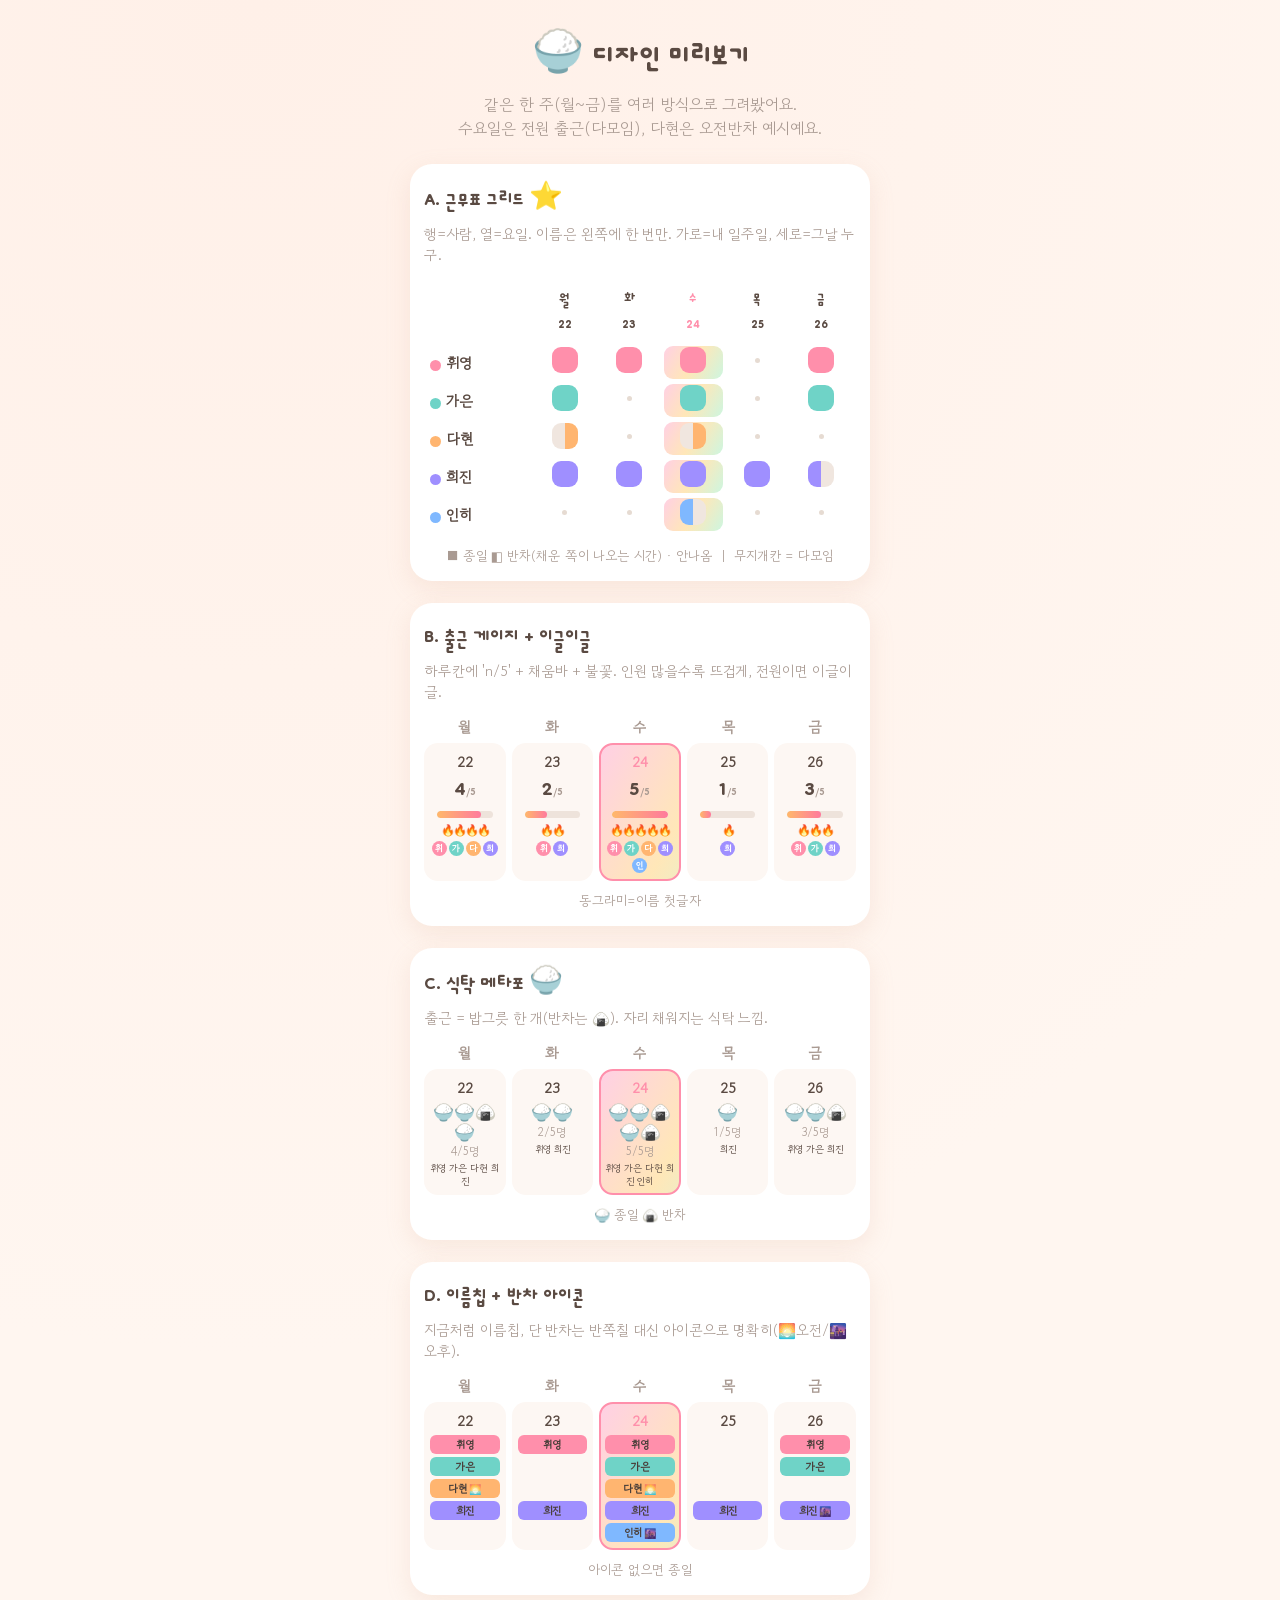
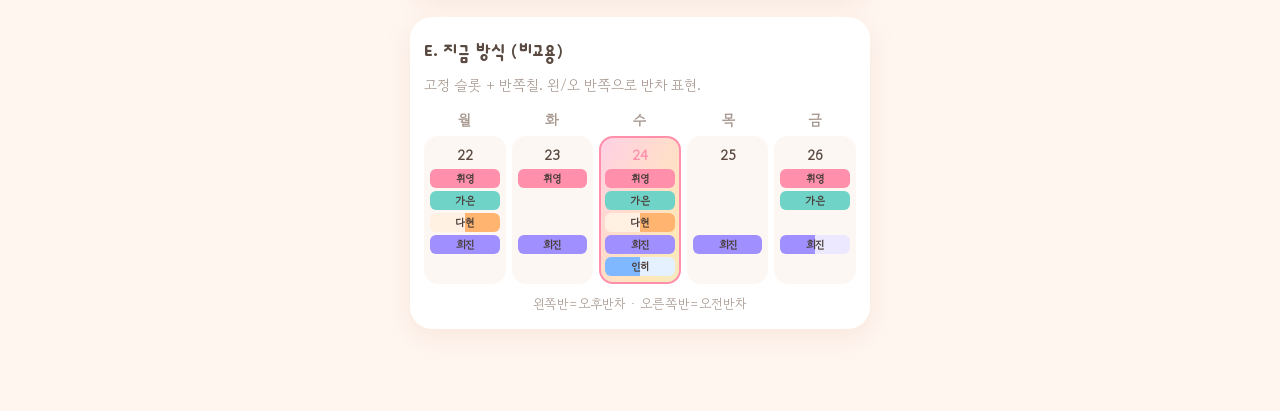
==== design_preview.html @ ed0e12c0 "디자인 미리보기 페이지 추가 (임시, 컨셉 결정 후 삭제) 근무표그리드/게이지/식탁/이름칩+아이콘/현재방식 5종을 같은 샘플 주(월~금)로 렌더링해 비교.  Co-Authored-" ====
<!DOCTYPE html>
<html lang="ko">
<head>
<meta charset="UTF-8" />
<meta name="viewport" content="width=device-width, initial-scale=1.0" />
<title>bobyak 디자인 미리보기 🍚</title>
<link rel="stylesheet"
      href="https://fonts.googleapis.com/css2?family=Jua&family=Gowun+Dodum&family=Dongle:wght@400;700&display=swap"
      media="print" onload="this.media='all'" />
<style>
  :root{
    --ink:#5a4a42; --soft:#a99a92; --line:#f0e3da; --accent:#ff8fab;
    --head:"Dongle",system-ui,sans-serif; --body:"Gowun Dodum",system-ui,sans-serif;
  }
  *{box-sizing:border-box;}
  body{margin:0;font-family:var(--body);color:var(--ink);
    background:radial-gradient(circle at 20% 0%,#fff0e8,#fff6f0 60%);padding:20px 14px 60px;}
  .wrap{max-width:460px;margin:0 auto;}
  h1{font-family:var(--head);font-weight:700;font-size:2.6rem;text-align:center;margin:6px 0 2px;}
  .lead{text-align:center;color:var(--soft);margin:0 0 24px;}
  .concept{background:#fff;border-radius:22px;box-shadow:0 8px 24px rgba(214,165,140,.18);
    padding:16px 14px;margin-bottom:22px;}
  .concept > h2{font-family:var(--head);font-weight:700;font-size:1.7rem;margin:0 0 2px;}
  .concept > .desc{color:var(--soft);font-size:.9rem;margin:0 0 14px;}
  .wdhead{display:grid;grid-template-columns:repeat(5,1fr);gap:6px;margin-bottom:6px;}
  .wdhead span{text-align:center;font-weight:700;color:var(--soft);font-size:.9rem;}
  .legend{margin-top:10px;font-size:.82rem;color:var(--soft);text-align:center;}

  /* ============ A. 근무표 그리드 ============ */
  table.grid{width:100%;border-collapse:separate;border-spacing:5px;}
  table.grid th, table.grid td{text-align:center;}
  table.grid thead th{font-family:var(--head);font-weight:700;font-size:1.15rem;color:var(--ink);padding-bottom:2px;}
  table.grid thead th.today{color:var(--accent);}
  table.grid .who{text-align:left;white-space:nowrap;font-weight:700;font-size:.92rem;padding-right:4px;}
  table.grid .who .dot{display:inline-block;width:11px;height:11px;border-radius:50%;margin-right:5px;vertical-align:middle;}
  .gmark{display:inline-block;width:26px;height:26px;border-radius:9px;background:#f3ece6;}
  .gmark.full{background:var(--c);}
  .gmark.am{background:linear-gradient(90deg,#f0e6df 50%,var(--c) 50%);}
  .gmark.pm{background:linear-gradient(90deg,var(--c) 50%,#f0e6df 50%);}
  .gmark.none{background:transparent;position:relative;}
  .gmark.none::after{content:"";position:absolute;inset:0;margin:auto;width:5px;height:5px;border-radius:50%;background:#e6dbd2;}
  table.grid td.allcol{background:linear-gradient(120deg,#ffd0e4,#ffe7b8,#cdf6e0);border-radius:9px;}

  /* ============ 공통 데이카드 (B/C/D/E) ============ */
  .week{display:grid;grid-template-columns:repeat(5,1fr);gap:6px;}
  .dcard{background:#fdf7f3;border-radius:14px;padding:6px 4px;min-height:96px;
    display:flex;flex-direction:column;align-items:center;border:2px solid transparent;}
  .dcard .dnum{font-size:.9rem;font-weight:700;}
  .dcard.today{border-color:var(--accent);background:#fff;}
  .dcard.today .dnum{color:var(--accent);}
  .dcard.allin{background:linear-gradient(120deg,#ffd0e4,#ffe7b8,#cdf6e0,#c9e7ff,#ffd0e4);
    background-size:320% 320%;animation:flow 3s ease infinite;}
  @keyframes flow{0%{background-position:0 50%}50%{background-position:100% 50%}100%{background-position:0 50%}}

  /* B. 게이지 */
  .b-num{font-family:var(--head);font-weight:700;font-size:1.9rem;line-height:1;margin-top:4px;}
  .b-num small{font-size:1rem;color:var(--soft);}
  .b-bar{width:80%;height:7px;border-radius:5px;background:#eee3db;overflow:hidden;margin:5px 0 3px;}
  .b-fill{height:100%;border-radius:5px;background:linear-gradient(90deg,#ffb86b,#ff7a9d);}
  .b-fire{font-size:.7rem;letter-spacing:-2px;}
  .b-names{margin-top:4px;display:flex;flex-wrap:wrap;gap:2px;justify-content:center;}
  .b-ini{width:15px;height:15px;border-radius:50%;font-size:.55rem;color:#fff;
    display:flex;align-items:center;justify-content:center;font-weight:700;}

  /* C. 식탁 */
  .c-bowls{font-size:1.05rem;line-height:1.15;margin-top:4px;text-align:center;word-break:break-all;}
  .c-cnt{font-size:.72rem;color:var(--soft);margin-top:2px;}
  .c-names{font-size:.6rem;color:var(--ink);margin-top:3px;text-align:center;line-height:1.3;}

  /* D. 이름칩 + 반차 아이콘 */
  .d-tags{display:flex;flex-direction:column;gap:3px;width:100%;margin-top:4px;}
  .d-pill{display:flex;align-items:center;justify-content:center;gap:2px;height:19px;border-radius:6px;
    font-size:.66rem;font-weight:700;color:#4a3f3a;}
  .d-pill .ic{font-size:.62rem;}

  /* E. 현재 방식 (반쪽칠 고정슬롯) */
  .e-tags{display:flex;flex-direction:column;gap:3px;width:100%;margin-top:4px;}
  .e-pill{height:19px;line-height:19px;border-radius:6px;font-size:.66rem;font-weight:700;color:#4a3f3a;text-align:center;}
  .e-pill.full{background:var(--c);}
  .e-pill.am{background:linear-gradient(90deg,color-mix(in srgb,var(--c) 20%,#fff) 50%,var(--c) 50%);}
  .e-pill.pm{background:linear-gradient(90deg,var(--c) 50%,color-mix(in srgb,var(--c) 20%,#fff) 50%);}
  .e-pill.empty{background:transparent;}
</style>
</head>
<body>
<div class="wrap">
  <h1>🍚 디자인 미리보기</h1>
  <p class="lead">같은 한 주(월~금)를 여러 방식으로 그려봤어요.<br/>수요일은 전원 출근(다모임), 다현은 오전반차 예시예요.</p>
  <div id="root"></div>
</div>

<script>
const members = [
  { name:"휘영", color:"#FF8FAB" },
  { name:"가은", color:"#6FD3C7" },
  { name:"다현", color:"#FFB570" },
  { name:"희진", color:"#9F8FFF" },
  { name:"인히", color:"#7FB8FF" },
];
// status: full(종일) | am(오전반차,오후나옴) | pm(오후반차,오전나옴) | 없음
const week = [
  { dow:"월", d:22, today:false, st:{ "휘영":"full","가은":"full","다현":"am","희진":"full" } },
  { dow:"화", d:23, today:false, st:{ "휘영":"full","희진":"full" } },
  { dow:"수", d:24, today:true,  st:{ "휘영":"full","가은":"full","다현":"am","희진":"full","인히":"pm" } },
  { dow:"목", d:25, today:false, st:{ "희진":"full" } },
  { dow:"금", d:26, today:false, st:{ "휘영":"full","가은":"full","희진":"pm" } },
];
const get = (day,name)=> day.st[name] || null;
const present = (day)=> members.filter(m=>get(day,m.name));
const allIn = (day)=> present(day).length === members.length;
const root = document.getElementById("root");

function concept(title, desc, innerHTML, legend){
  return `<section class="concept"><h2>${title}</h2><div class="desc">${desc}</div>${innerHTML}${legend?`<div class="legend">${legend}</div>`:""}</section>`;
}
function wdhead(){ return `<div class="wdhead">${week.map(w=>`<span class="${w.today?'today':''}">${w.dow}</span>`).join("")}</div>`; }

/* ===== A. 근무표 그리드 ===== */
function gridConcept(){
  let head = `<tr><th></th>${week.map(w=>`<th class="${w.today?'today':''}">${w.dow}<br>${w.d}</th>`).join("")}</tr>`;
  let rows = members.map(m=>{
    const cells = week.map(w=>{
      const s = get(w,m.name);
      const cls = s ? s : "none";
      const col = allIn(w) ? "allcol" : "";
      return `<td class="${col}"><span class="gmark ${cls}" style="--c:${m.color}"></span></td>`;
    }).join("");
    return `<tr><td class="who"><span class="dot" style="background:${m.color}"></span>${m.name}</td>${cells}</tr>`;
  }).join("");
  const inner = `<table class="grid"><thead>${head}</thead><tbody>${rows}</tbody></table>`;
  return concept("A. 근무표 그리드 ⭐", "행=사람, 열=요일. 이름은 왼쪽에 한 번만. 가로=내 일주일, 세로=그날 누구.",
    inner, "■ 종일  ◧ 반차(채운 쪽이 나오는 시간)  · 안나옴 &nbsp;|&nbsp; 무지개칸 = 다모임");
}

/* ===== B. 게이지 + 이글이글 ===== */
function gaugeConcept(){
  const cards = week.map(w=>{
    const ps = present(w); const n = ps.length;
    const fires = "🔥".repeat(n);
    const inis = ps.map(m=>`<span class="b-ini" style="background:${m.color}">${m.name[0]}</span>`).join("");
    return `<div class="dcard ${w.today?'today':''} ${allIn(w)?'allin':''}">
      <span class="dnum">${w.d}</span>
      <span class="b-num">${n}<small>/${members.length}</small></span>
      <div class="b-bar"><div class="b-fill" style="width:${n/members.length*100}%"></div></div>
      <div class="b-fire">${fires||"·"}</div>
      <div class="b-names">${inis}</div>
    </div>`;
  }).join("");
  return concept("B. 출근 게이지 + 이글이글", "하루칸에 'n/5' + 채움바 + 불꽃. 인원 많을수록 뜨겁게, 전원이면 이글이글.",
    wdhead()+`<div class="week">${cards}</div>`, "동그라미=이름 첫글자");
}

/* ===== C. 식탁 메타포 ===== */
function tableConcept(){
  const cards = week.map(w=>{
    const ps = present(w);
    const bowls = ps.map(m=> get(w,m.name)==="full" ? "🍚" : "🍙").join("");
    const names = ps.map(m=>m.name).join(" ");
    return `<div class="dcard ${w.today?'today':''} ${allIn(w)?'allin':''}">
      <span class="dnum">${w.d}</span>
      <div class="c-bowls">${bowls||"·"}</div>
      <div class="c-cnt">${ps.length}/${members.length}명</div>
      <div class="c-names">${names}</div>
    </div>`;
  }).join("");
  return concept("C. 식탁 메타포 🍚", "출근 = 밥그릇 한 개(반차는 🍙). 자리 채워지는 식탁 느낌.",
    wdhead()+`<div class="week">${cards}</div>`, "🍚 종일  🍙 반차");
}

/* ===== D. 이름칩 + 반차 아이콘 ===== */
function pillIconConcept(){
  const ICON = { am:"🌅", pm:"🌆" };
  const cards = week.map(w=>{
    const rows = members.map(m=>{
      const s = get(w,m.name);
      if(!s) return `<div class="d-pill" style="background:transparent">&nbsp;</div>`;
      return `<div class="d-pill" style="background:${m.color}">${m.name}${ICON[s]?`<span class="ic">${ICON[s]}</span>`:""}</div>`;
    }).join("");
    return `<div class="dcard ${w.today?'today':''} ${allIn(w)?'allin':''}">
      <span class="dnum">${w.d}</span><div class="d-tags">${rows}</div></div>`;
  }).join("");
  return concept("D. 이름칩 + 반차 아이콘", "지금처럼 이름칩, 단 반차는 반쪽칠 대신 아이콘으로 명확히(🌅오전/🌆오후).",
    wdhead()+`<div class="week">${cards}</div>`, "아이콘 없으면 종일");
}

/* ===== E. 현재 방식 (비교용) ===== */
function currentConcept(){
  const cards = week.map(w=>{
    const rows = members.map(m=>{
      const s = get(w,m.name);
      return s ? `<div class="e-pill ${s}" style="--c:${m.color}">${m.name}</div>`
               : `<div class="e-pill empty"></div>`;
    }).join("");
    return `<div class="dcard ${w.today?'today':''} ${allIn(w)?'allin':''}">
      <span class="dnum">${w.d}</span><div class="e-tags">${rows}</div></div>`;
  }).join("");
  return concept("E. 지금 방식 (비교용)", "고정 슬롯 + 반쪽칠. 왼/오 반쪽으로 반차 표현.",
    wdhead()+`<div class="week">${cards}</div>`, "왼쪽반=오후반차 · 오른쪽반=오전반차");
}

root.innerHTML = gridConcept() + gaugeConcept() + tableConcept() + pillIconConcept() + currentConcept();
</script>
</body>
</html>
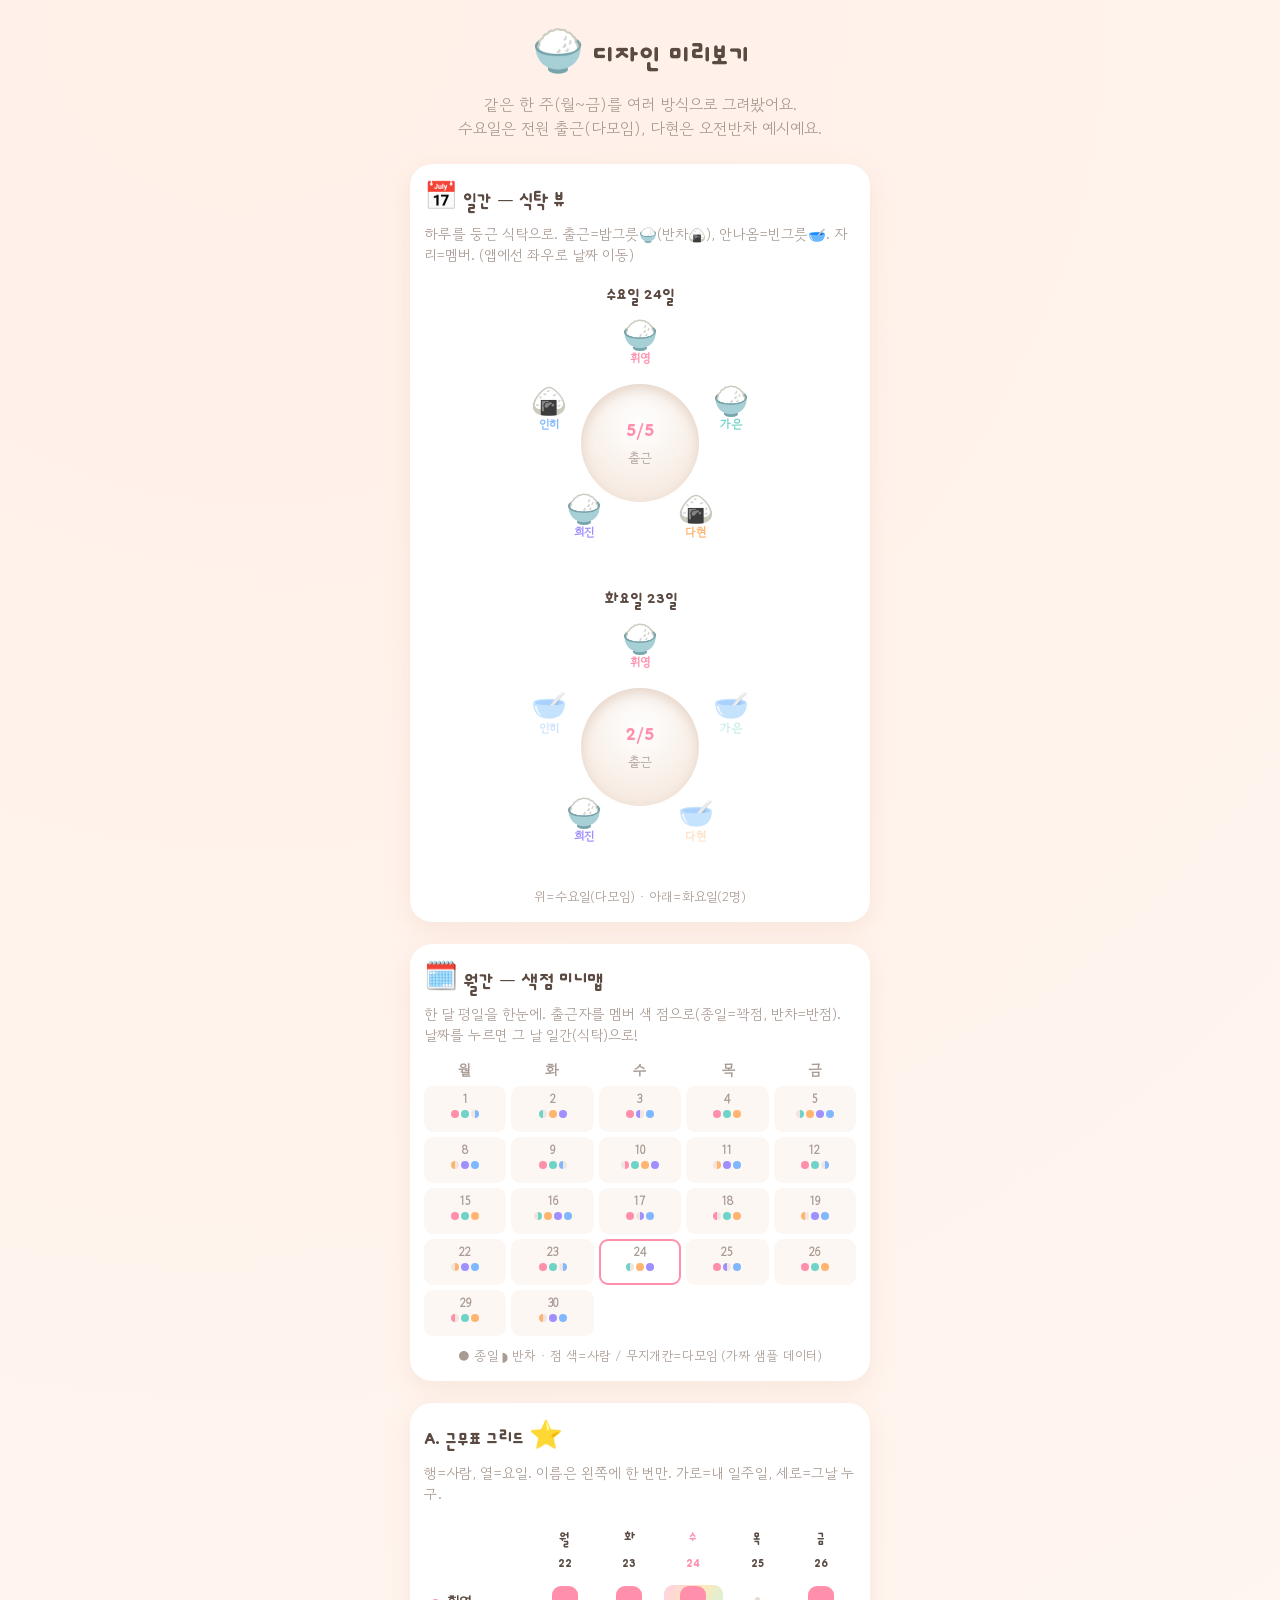
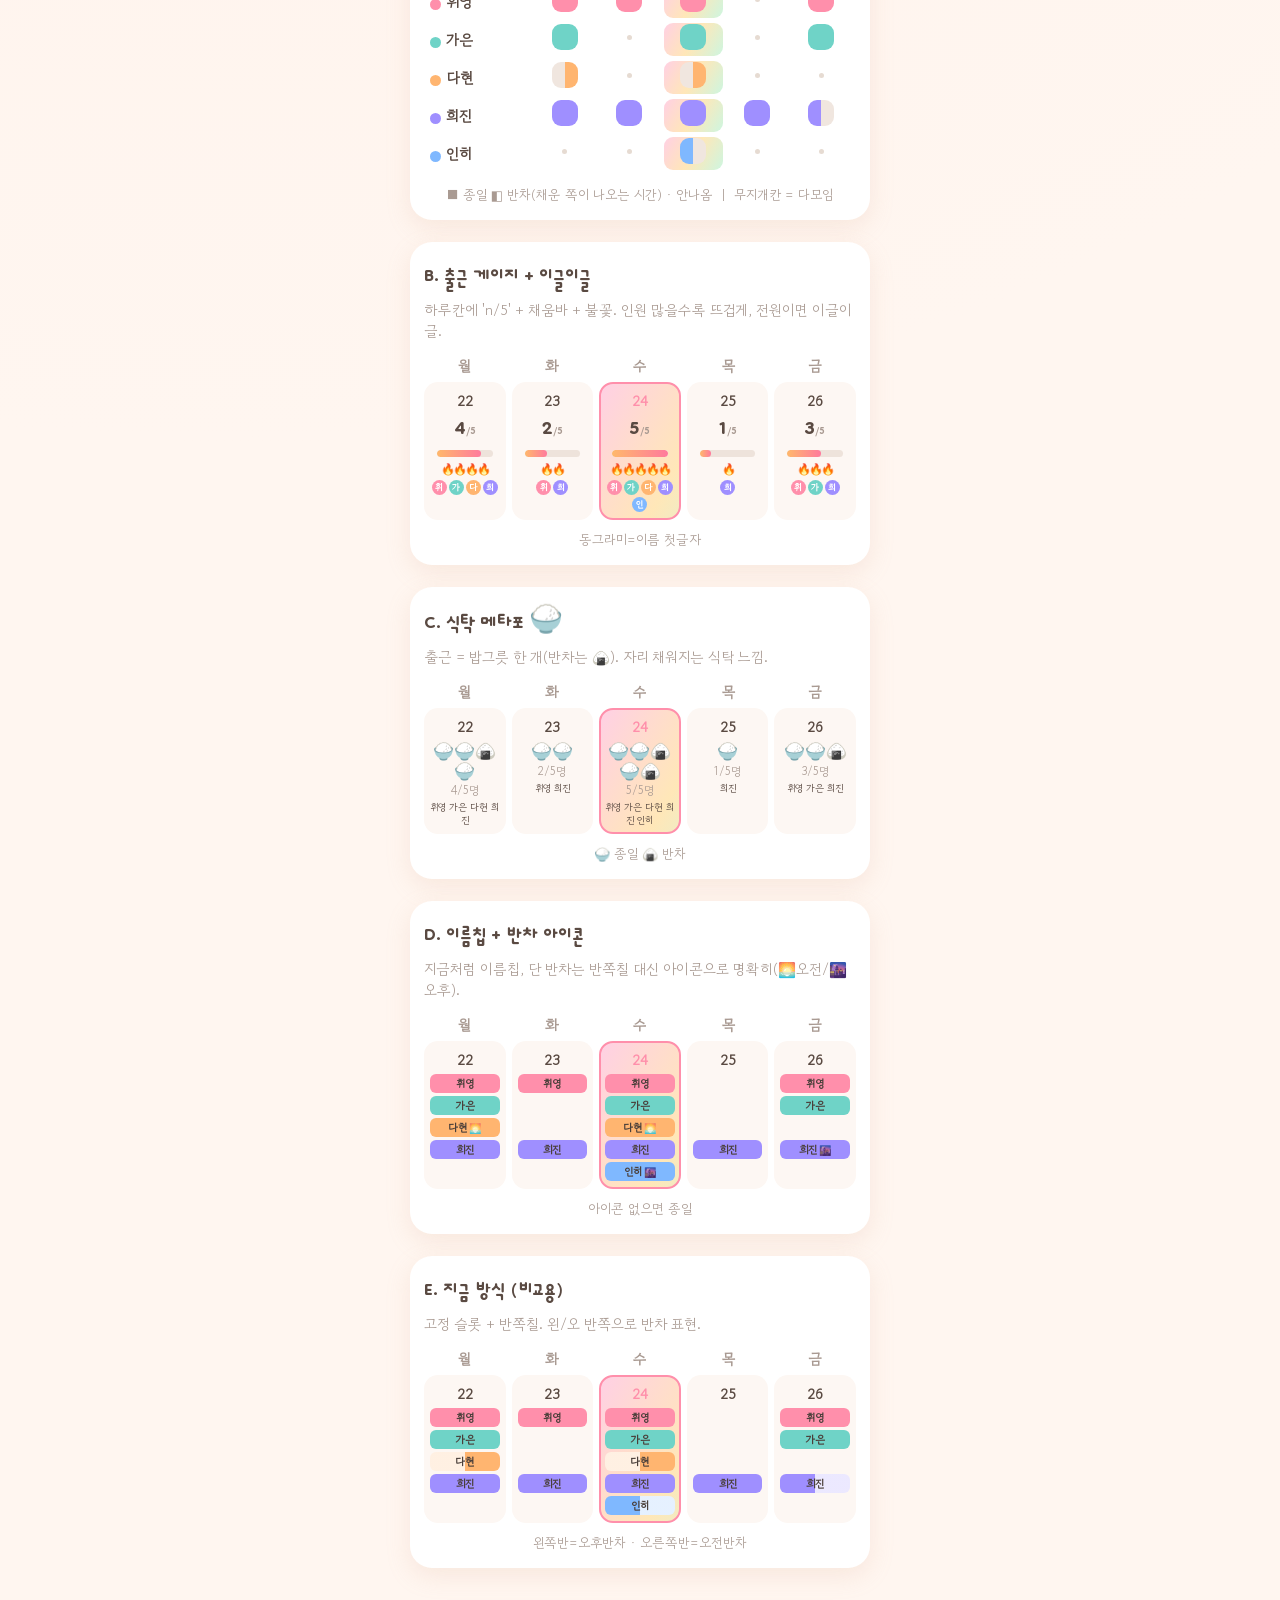
==== commit 8ce26136: "미리보기에 일간(식탁)·월간(색점 미니맵) 추가 Co-Authored-By: Claude Opus 4.8 <noreply@anthropic.com>" ====
--- a/design_preview.html
+++ b/design_preview.html
@@ -80,6 +80,30 @@
   .e-pill.am{background:linear-gradient(90deg,color-mix(in srgb,var(--c) 20%,#fff) 50%,var(--c) 50%);}
   .e-pill.pm{background:linear-gradient(90deg,var(--c) 50%,color-mix(in srgb,var(--c) 20%,#fff) 50%);}
   .e-pill.empty{background:transparent;}
+
+  /* ============ 일간 식탁 ============ */
+  .day-view{display:flex;flex-direction:column;gap:10px;align-items:center;}
+  .tbl-label{font-family:var(--head);font-weight:700;font-size:1.5rem;text-align:center;}
+  .table-wrap{position:relative;width:260px;height:260px;margin:0 auto;}
+  .table-center{position:absolute;left:50%;top:50%;width:118px;height:118px;margin:-59px;border-radius:50%;
+    background:radial-gradient(circle at 50% 35%,#fff,#f3e3d6);box-shadow:inset 0 5px 12px rgba(180,140,110,.28);
+    display:flex;flex-direction:column;align-items:center;justify-content:center;}
+  .table-center .tc-num{font-family:var(--head);font-weight:700;font-size:1.8rem;color:var(--accent);line-height:1;}
+  .table-center .tc-cnt{font-size:.8rem;color:var(--soft);}
+  .seat{position:absolute;left:50%;top:50%;width:60px;margin-left:-30px;margin-top:-30px;text-align:center;}
+  .seat .bowl{font-size:1.8rem;line-height:1.1;}
+  .seat .snm{font-size:.74rem;font-weight:700;}
+  .seat.absent{opacity:.38;}
+
+  /* ============ 월간 미니맵 ============ */
+  .mini-month{display:grid;grid-template-columns:repeat(5,1fr);gap:5px;}
+  .mini-day{min-height:46px;border-radius:9px;background:#fdf7f3;padding:3px 2px;
+    display:flex;flex-direction:column;align-items:center;border:2px solid transparent;}
+  .mini-day.today{border-color:var(--accent);background:#fff;}
+  .mini-day .mnum{font-size:.72rem;font-weight:700;color:var(--soft);}
+  .mini-dots{display:flex;flex-wrap:wrap;gap:2px;justify-content:center;margin-top:3px;}
+  .mini-dots .md{width:8px;height:8px;border-radius:50%;}
+  .mini-day.allin{background:linear-gradient(120deg,#ffd0e4,#ffe7b8,#cdf6e0,#c9e7ff,#ffd0e4);background-size:320% 320%;animation:flow 3s ease infinite;}
 </style>
 </head>
 <body>
@@ -109,6 +133,11 @@
 const present = (day)=> members.filter(m=>get(day,m.name));
 const allIn = (day)=> present(day).length === members.length;
 const root = document.getElementById("root");
+// 월간 샘플 상태(보여주기용 가짜 데이터)
+function monthStatus(dayNum, mi){
+  const r = (dayNum*7 + mi*13) % 11;
+  if(r<4) return null; if(r===4) return "am"; if(r===5) return "pm"; return "full";
+}
 
 function concept(title, desc, innerHTML, legend){
   return `<section class="concept"><h2>${title}</h2><div class="desc">${desc}</div>${innerHTML}${legend?`<div class="legend">${legend}</div>`:""}</section>`;
@@ -198,7 +227,66 @@
     wdhead()+`<div class="week">${cards}</div>`, "왼쪽반=오후반차 · 오른쪽반=오전반차");
 }
 
-root.innerHTML = gridConcept() + gaugeConcept() + tableConcept() + pillIconConcept() + currentConcept();
+/* ===== 일간 식탁 ===== */
+function seatsHTML(day){
+  const n = members.length, R = 96;
+  return members.map((m,i)=>{
+    const ang = (i/n)*2*Math.PI - Math.PI/2;
+    const x = Math.cos(ang)*R, y = Math.sin(ang)*R;
+    const s = get(day,m.name);
+    const bowl = !s ? "🥣" : (s==="full" ? "🍚" : "🍙");
+    return `<div class="seat ${s?'':'absent'}" style="transform:translate(${x}px,${y}px)">
+      <div class="bowl">${bowl}</div><div class="snm" style="color:${m.color}">${m.name}</div></div>`;
+  }).join("");
+}
+function dailyConcept(){
+  const days = [week[2], week[1]]; // 수(다모임), 화(2명)
+  const views = days.map(w=>`
+    <div>
+      <div class="tbl-label">${w.dow}요일 ${w.d}일</div>
+      <div class="table-wrap">
+        <div class="table-center"><div class="tc-num">${present(w).length}/${members.length}</div><div class="tc-cnt">출근</div></div>
+        ${seatsHTML(w)}
+      </div>
+    </div>`).join("");
+  return concept("📅 일간 — 식탁 뷰", "하루를 둥근 식탁으로. 출근=밥그릇🍚(반차🍙), 안나옴=빈그릇🥣. 자리=멤버. (앱에선 좌우로 날짜 이동)",
+    `<div class="day-view">${views}</div>`, "위=수요일(다모임) · 아래=화요일(2명)");
+}
+
+/* ===== 월간 미니맵 ===== */
+function monthlyConcept(){
+  const Y=2026, M=5; // 6월
+  const lastDay = new Date(Y,M+1,0).getDate();
+  const firstDow = (new Date(Y,M,1).getDay()+6)%7; // 0=월..6=일
+  let cells = [];
+  for(let i=0;i<Math.min(firstDow,5);i++) cells.push(null);
+  for(let d=1; d<=lastDay; d++){
+    const dow=(new Date(Y,M,d).getDay()+6)%7;
+    if(dow>4) continue; // 토일 제외
+    cells.push(d);
+  }
+  const html = cells.map(d=>{
+    if(d===null) return `<div class="mini-day" style="background:transparent;border:none"></div>`;
+    let cnt=0;
+    const dots = members.map((m,mi)=>{
+      const s = monthStatus(d,mi);
+      if(!s) return "";
+      cnt++;
+      const bg = s==="full" ? m.color
+        : s==="am" ? `linear-gradient(90deg,#f0e6df 50%,${m.color} 50%)`
+        : `linear-gradient(90deg,${m.color} 50%,#f0e6df 50%)`;
+      return `<span class="md" style="background:${bg}"></span>`;
+    }).join("");
+    const allin = cnt===members.length;
+    return `<div class="mini-day ${allin?'allin':''} ${d===24?'today':''}"><span class="mnum">${d}</span><div class="mini-dots">${dots}</div></div>`;
+  }).join("");
+  return concept("🗓️ 월간 — 색점 미니맵", "한 달 평일을 한눈에. 출근자를 멤버 색 점으로(종일=꽉점, 반차=반점). 날짜를 누르면 그 날 일간(식탁)으로!",
+    `<div class="wdhead">${"월화수목금".split("").map(x=>`<span>${x}</span>`).join("")}</div><div class="mini-month">${html}</div>`,
+    "● 종일 ◗ 반차 · 점 색=사람 / 무지개칸=다모임 (가짜 샘플 데이터)");
+}
+
+root.innerHTML = dailyConcept() + monthlyConcept()
+  + gridConcept() + gaugeConcept() + tableConcept() + pillIconConcept() + currentConcept();
 </script>
 </body>
 </html>
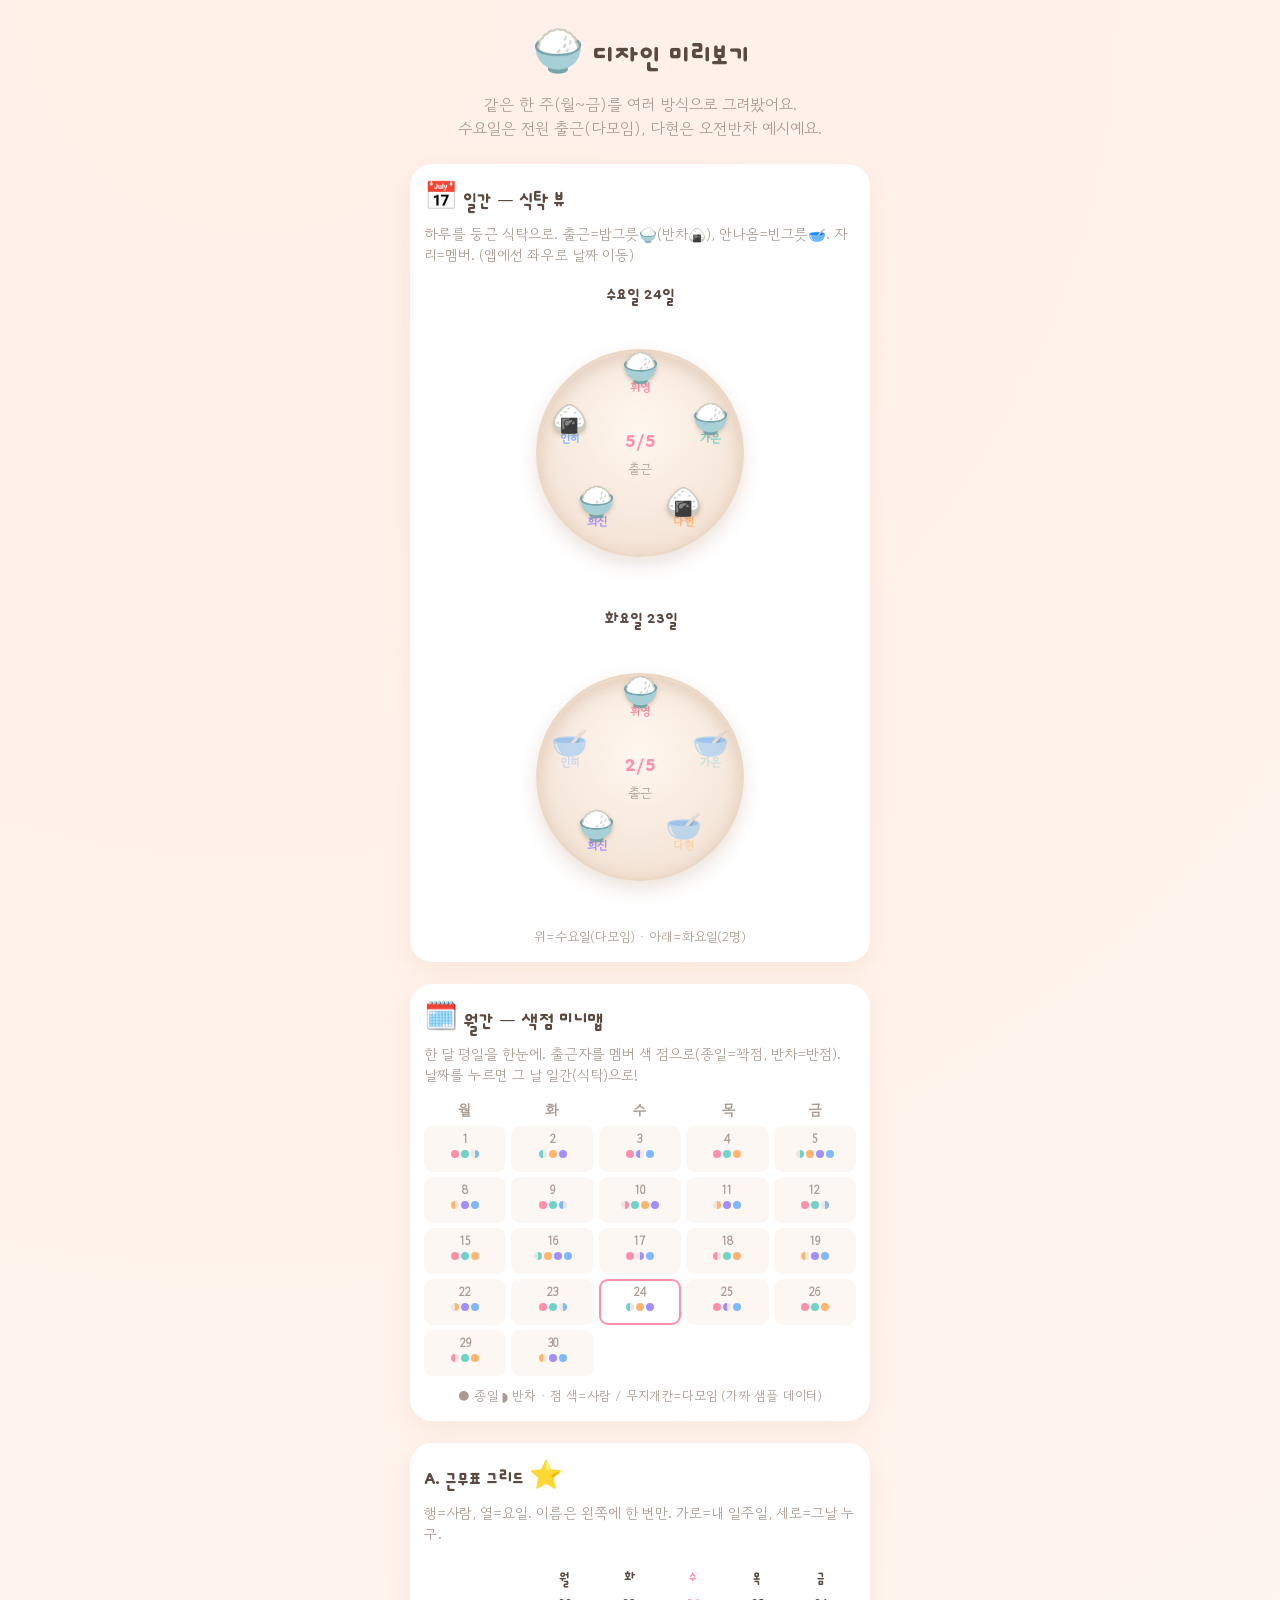
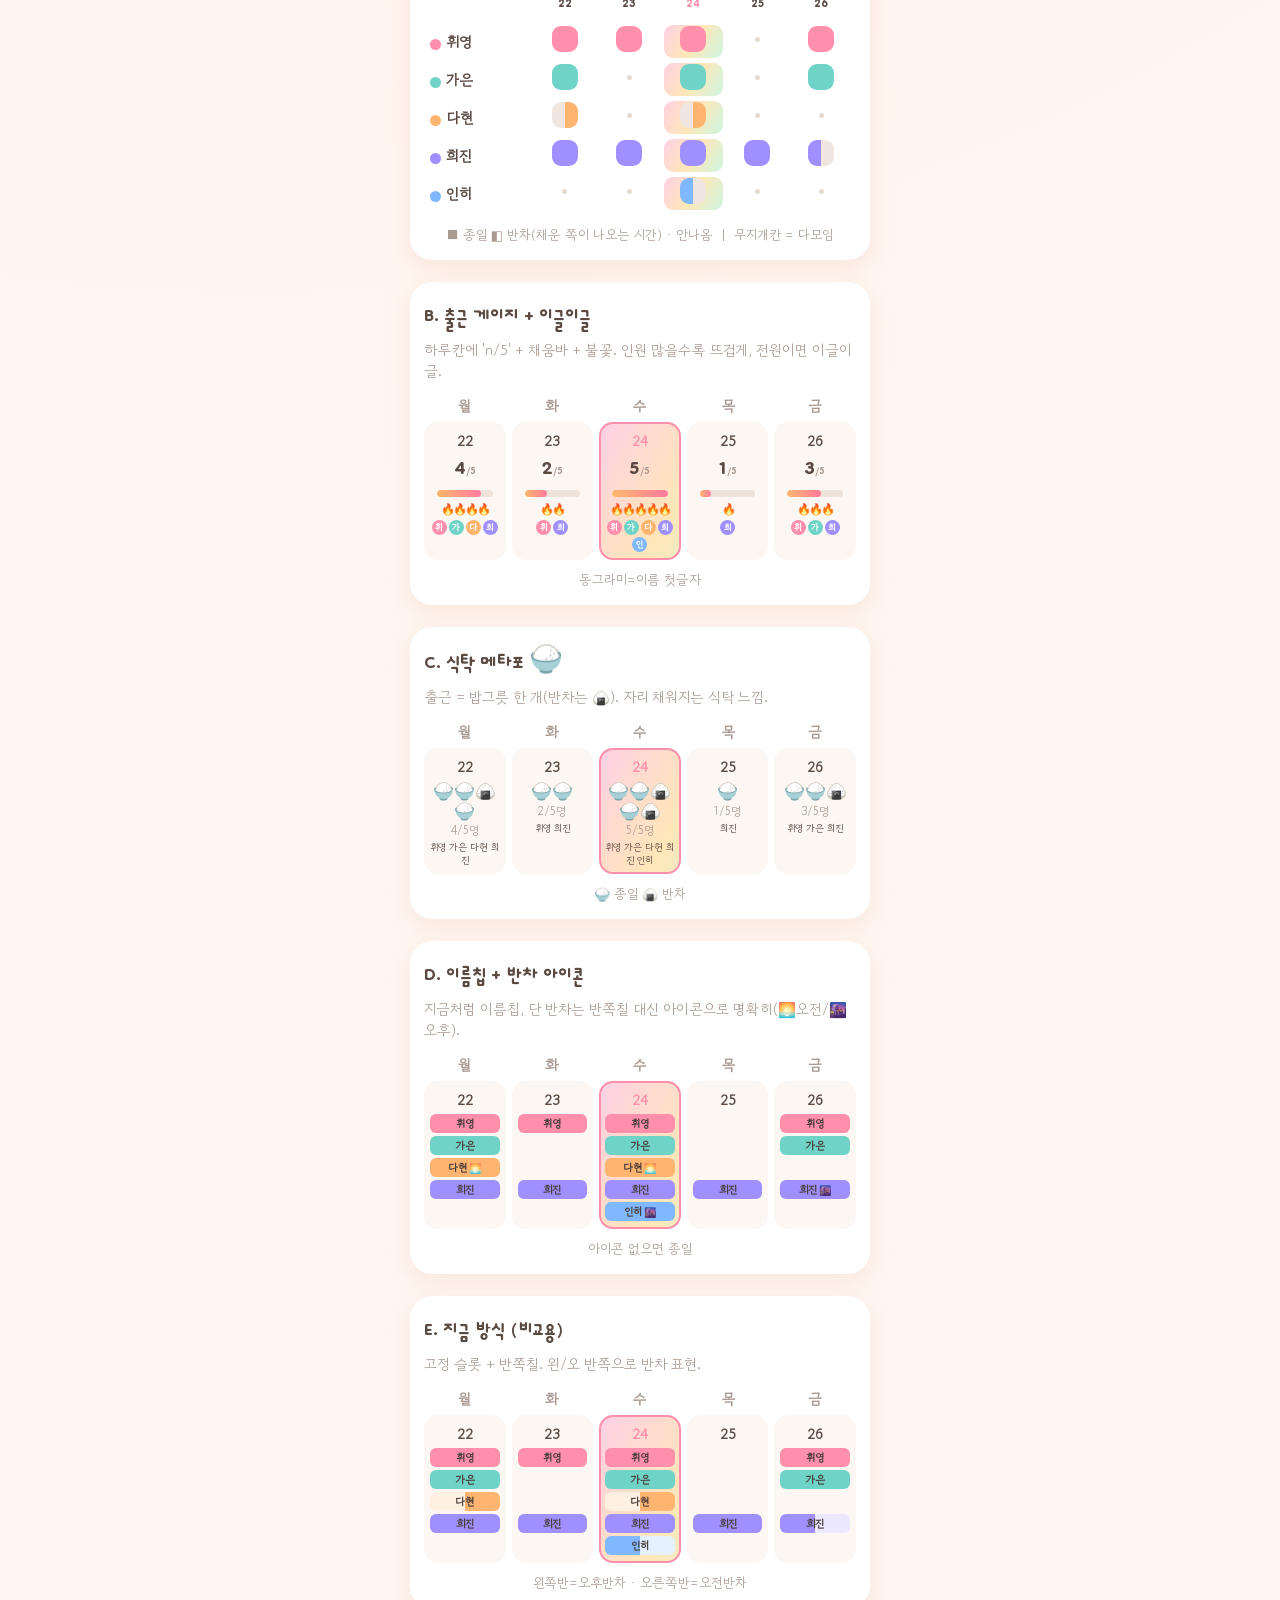
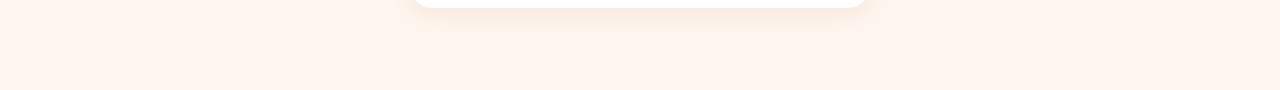
==== commit c5620215: "식탁 뷰: 식탁 키우고 밥그릇을 식탁 위에 겹치게 배치 Co-Authored-By: Claude Opus 4.8 <noreply@anthropic.com>" ====
--- a/design_preview.html
+++ b/design_preview.html
@@ -84,16 +84,21 @@
   /* ============ 일간 식탁 ============ */
   .day-view{display:flex;flex-direction:column;gap:10px;align-items:center;}
   .tbl-label{font-family:var(--head);font-weight:700;font-size:1.5rem;text-align:center;}
-  .table-wrap{position:relative;width:260px;height:260px;margin:0 auto;}
-  .table-center{position:absolute;left:50%;top:50%;width:118px;height:118px;margin:-59px;border-radius:50%;
-    background:radial-gradient(circle at 50% 35%,#fff,#f3e3d6);box-shadow:inset 0 5px 12px rgba(180,140,110,.28);
+  .table-wrap{position:relative;width:280px;height:280px;margin:0 auto;}
+  /* 둥근 식탁 */
+  .table-center{position:absolute;left:50%;top:50%;width:208px;height:208px;margin:-104px;border-radius:50%;
+    background:radial-gradient(circle at 50% 38%,#fff7f0,#f0ddcd);
+    box-shadow:inset 0 6px 16px rgba(180,140,110,.30), 0 8px 18px rgba(180,140,110,.25);
+    border:3px solid #ecd8c6;
     display:flex;flex-direction:column;align-items:center;justify-content:center;}
-  .table-center .tc-num{font-family:var(--head);font-weight:700;font-size:1.8rem;color:var(--accent);line-height:1;}
+  .table-center .tc-num{font-family:var(--head);font-weight:700;font-size:1.9rem;color:var(--accent);line-height:1;}
   .table-center .tc-cnt{font-size:.8rem;color:var(--soft);}
-  .seat{position:absolute;left:50%;top:50%;width:60px;margin-left:-30px;margin-top:-30px;text-align:center;}
-  .seat .bowl{font-size:1.8rem;line-height:1.1;}
-  .seat .snm{font-size:.74rem;font-weight:700;}
-  .seat.absent{opacity:.38;}
+  /* 그릇은 식탁 위에 겹쳐 올라감 */
+  .seat{position:absolute;left:50%;top:50%;width:58px;margin-left:-29px;margin-top:-29px;text-align:center;z-index:2;}
+  .seat .bowl{font-size:1.85rem;line-height:1.05;filter:drop-shadow(0 2px 2px rgba(140,100,70,.3));}
+  .seat .snm{font-size:.72rem;font-weight:700;margin-top:-2px;}
+  .seat.absent{opacity:.4;}
+  .seat.absent .bowl{filter:none;}
 
   /* ============ 월간 미니맵 ============ */
   .mini-month{display:grid;grid-template-columns:repeat(5,1fr);gap:5px;}
@@ -229,7 +234,7 @@
 
 /* ===== 일간 식탁 ===== */
 function seatsHTML(day){
-  const n = members.length, R = 96;
+  const n = members.length, R = 74; // 식탁 반지름(약104)보다 작게 → 그릇이 식탁 위에 겹침
   return members.map((m,i)=>{
     const ang = (i/n)*2*Math.PI - Math.PI/2;
     const x = Math.cos(ang)*R, y = Math.sin(ang)*R;
